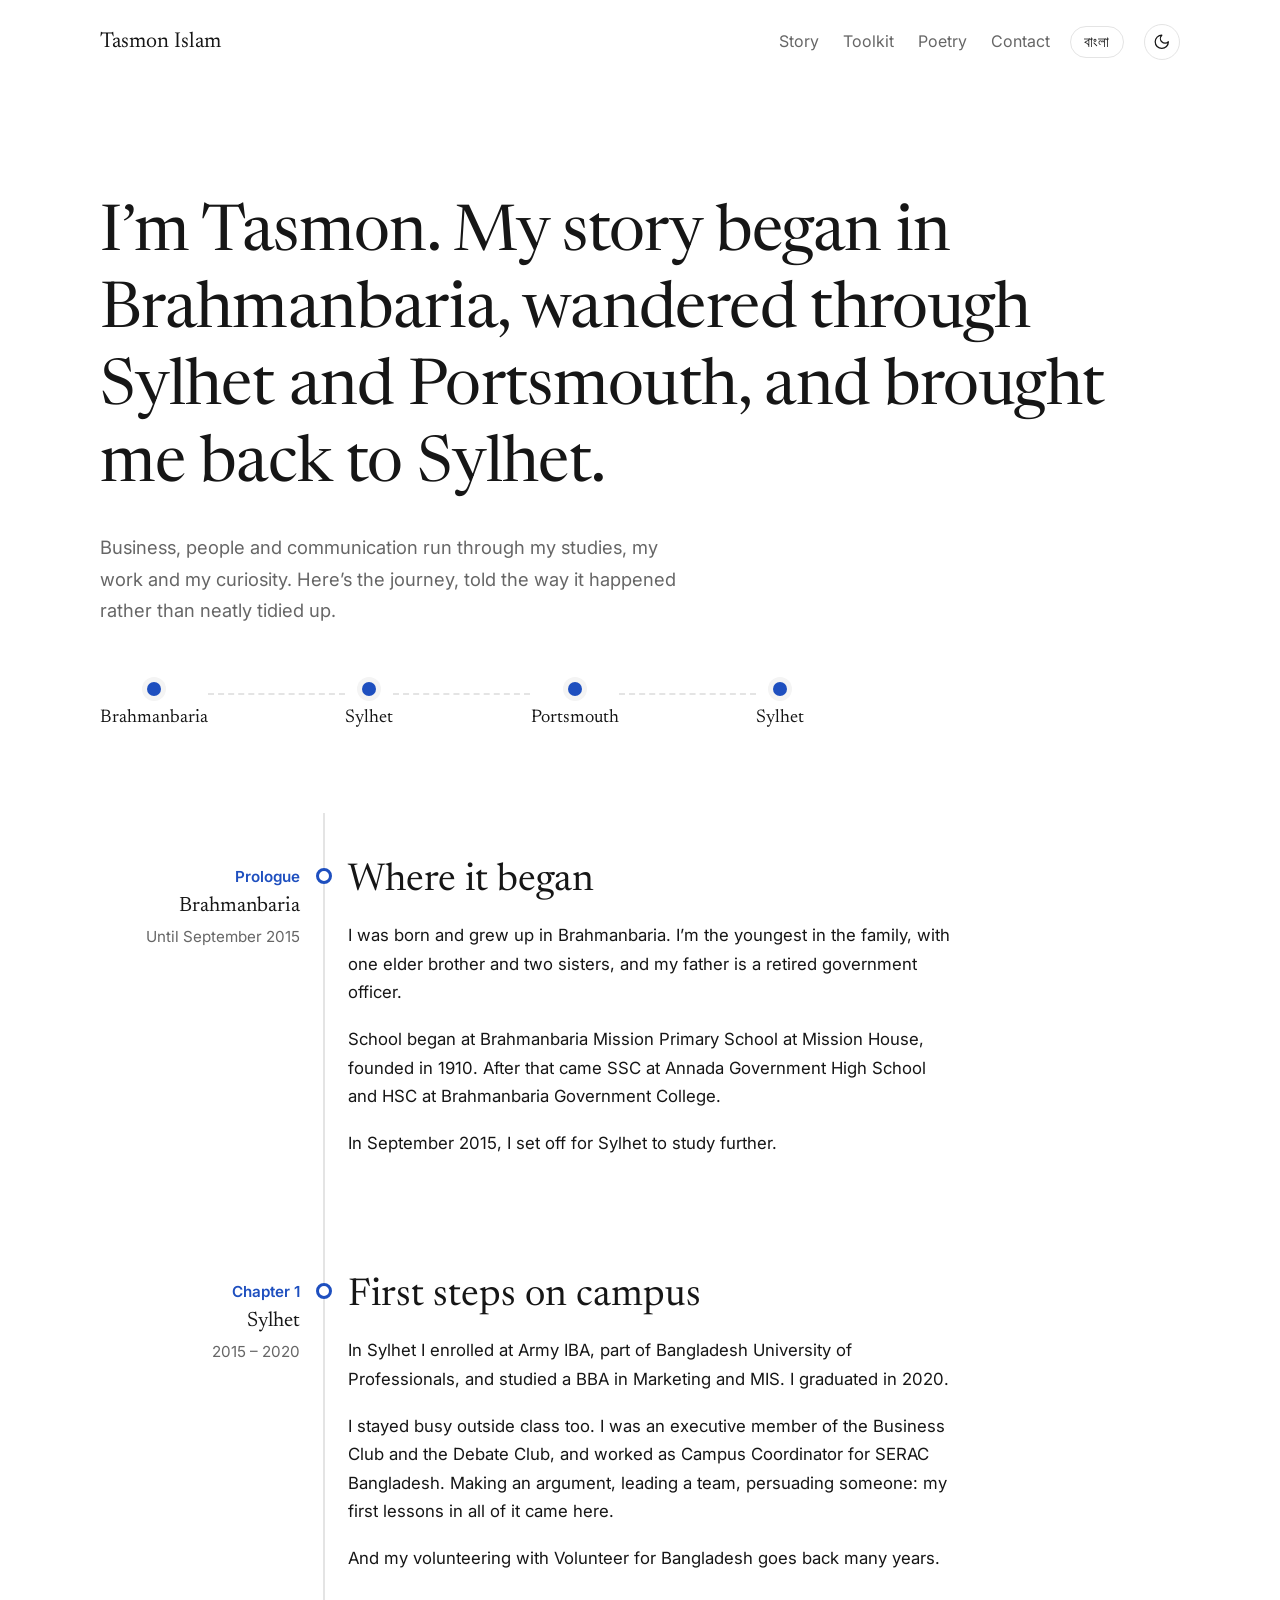
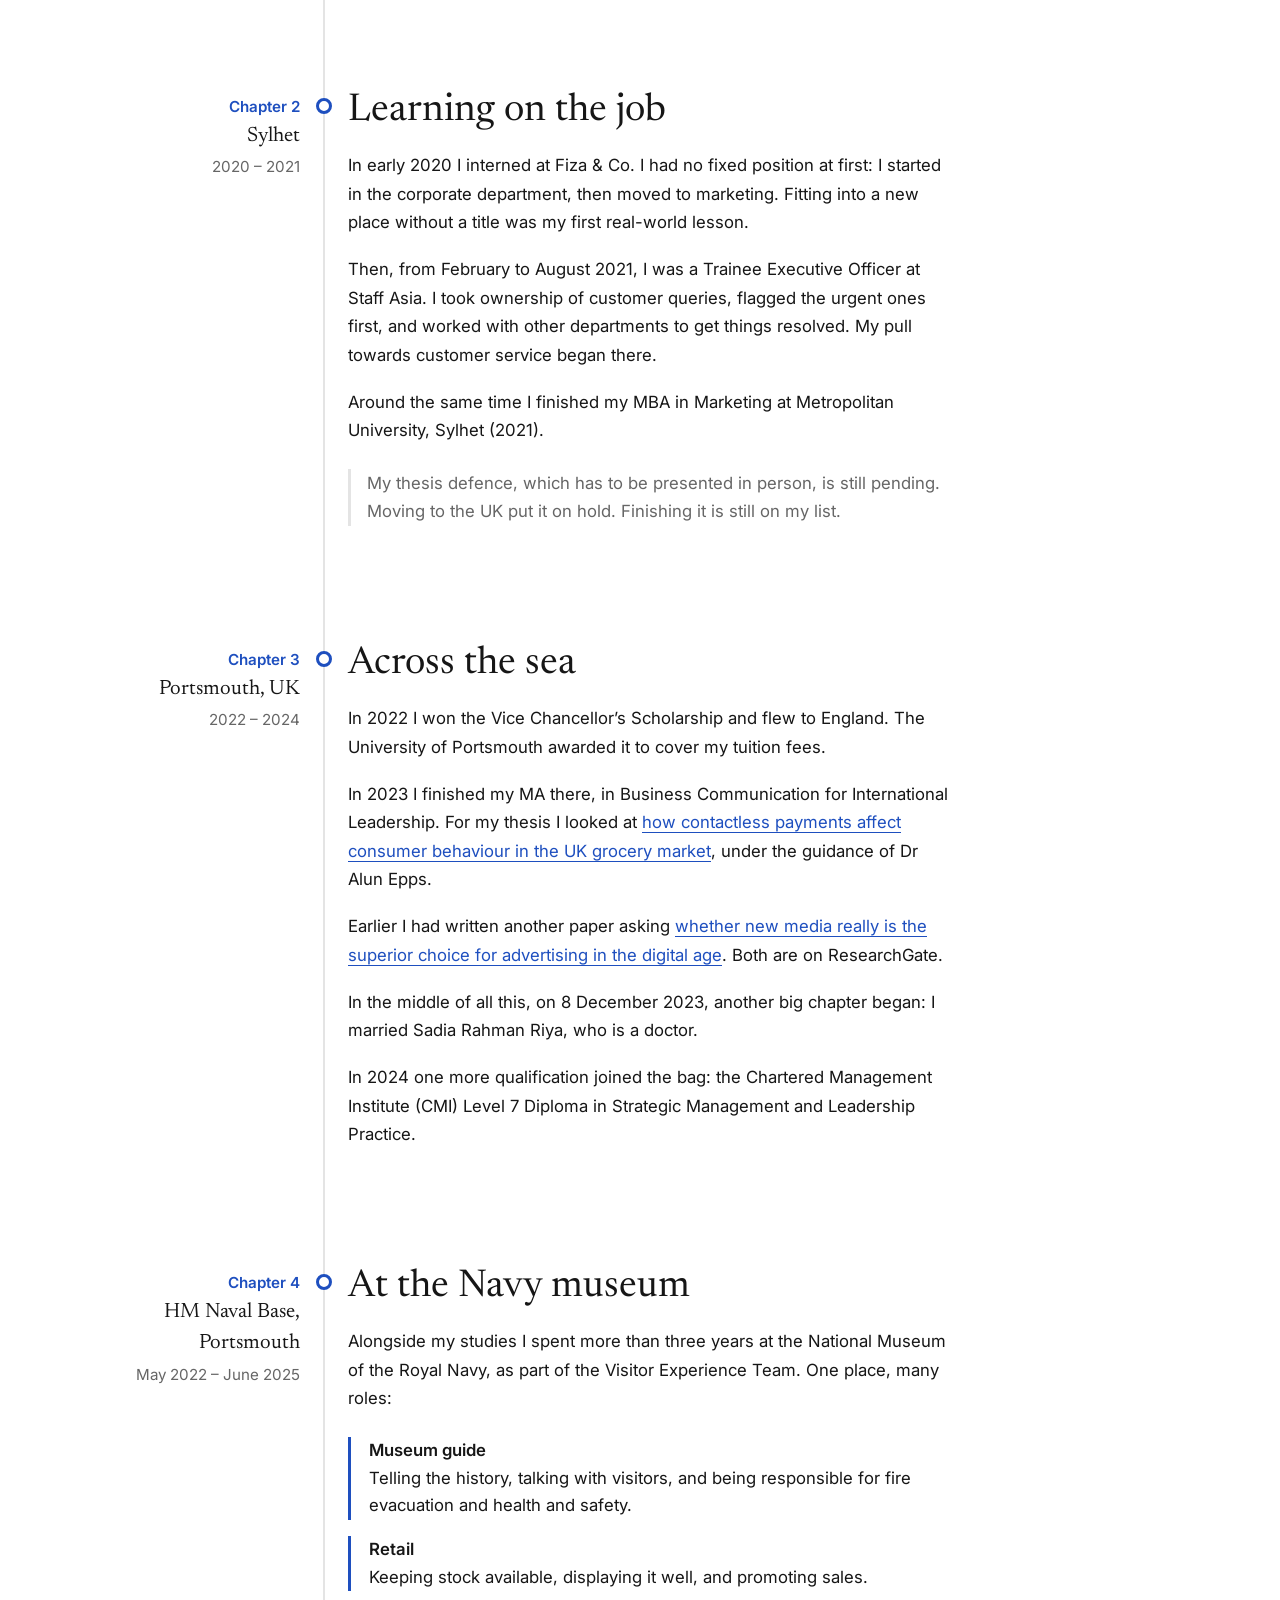
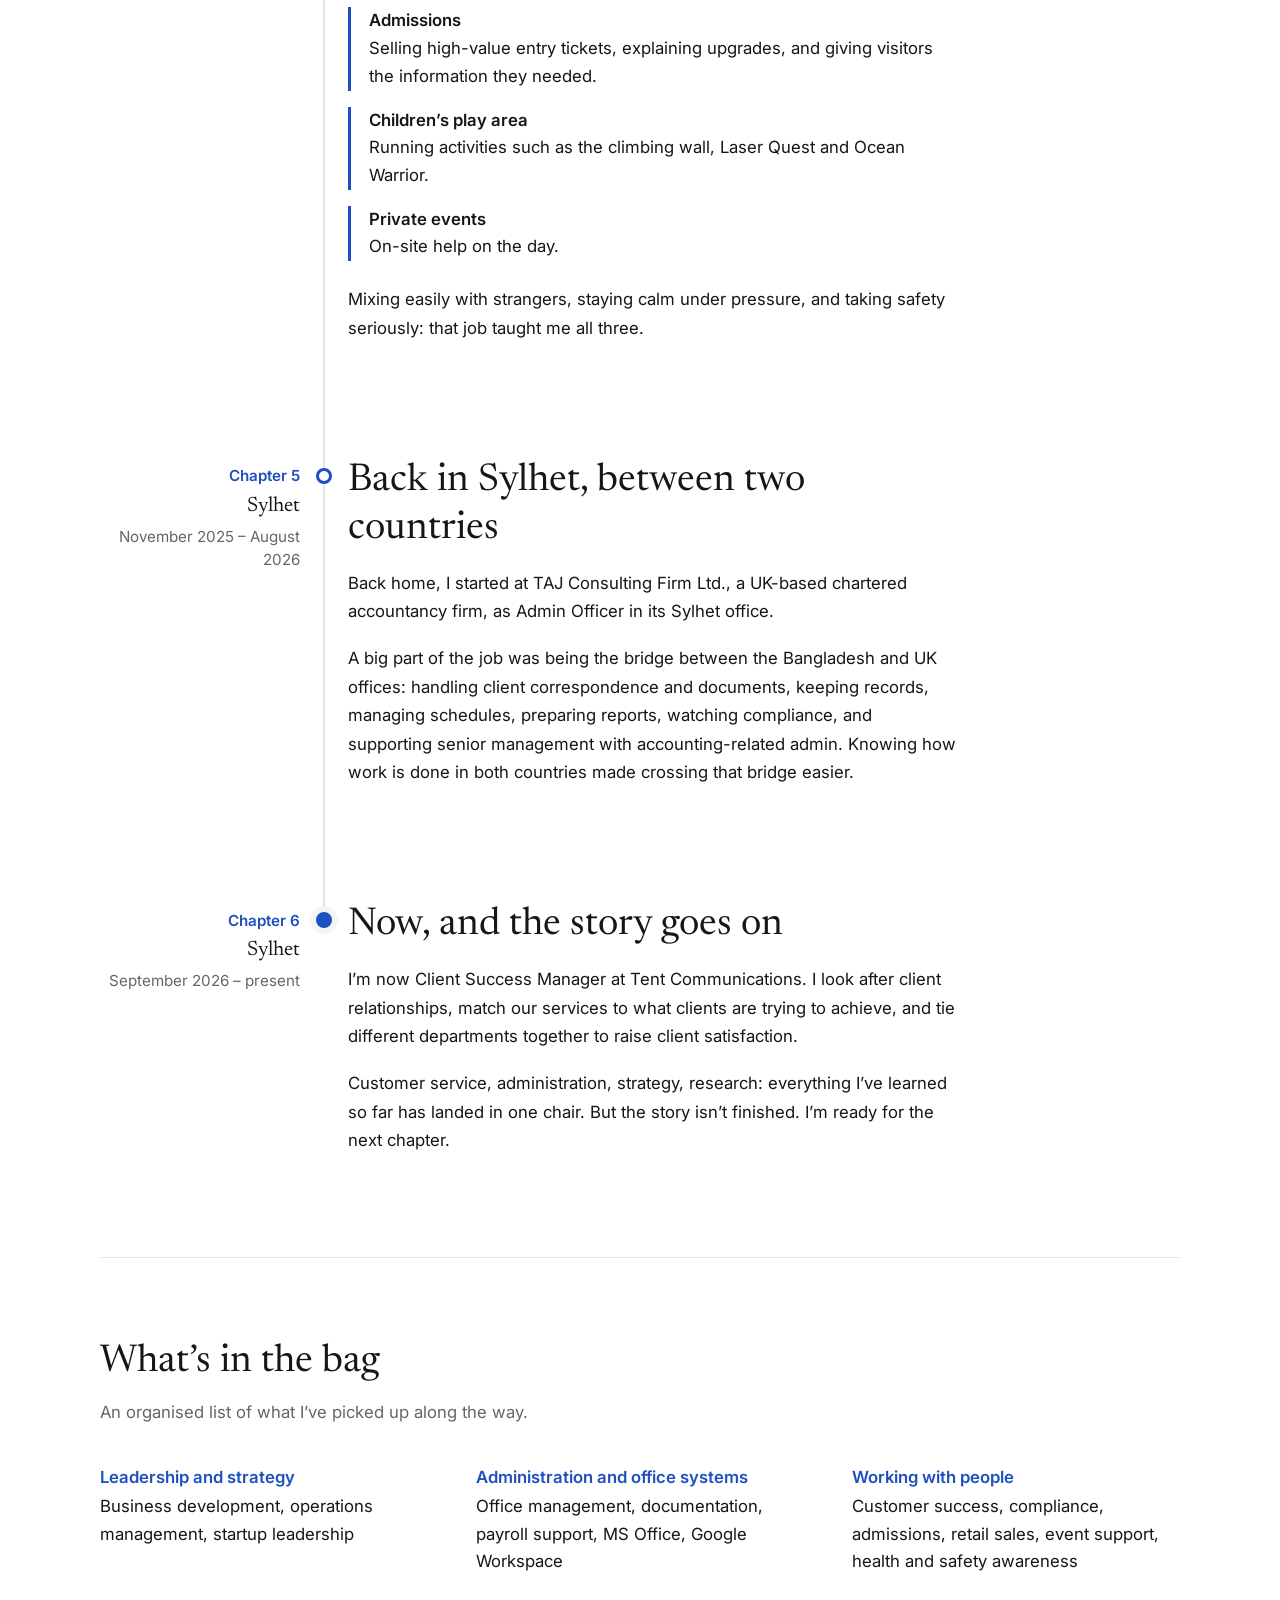
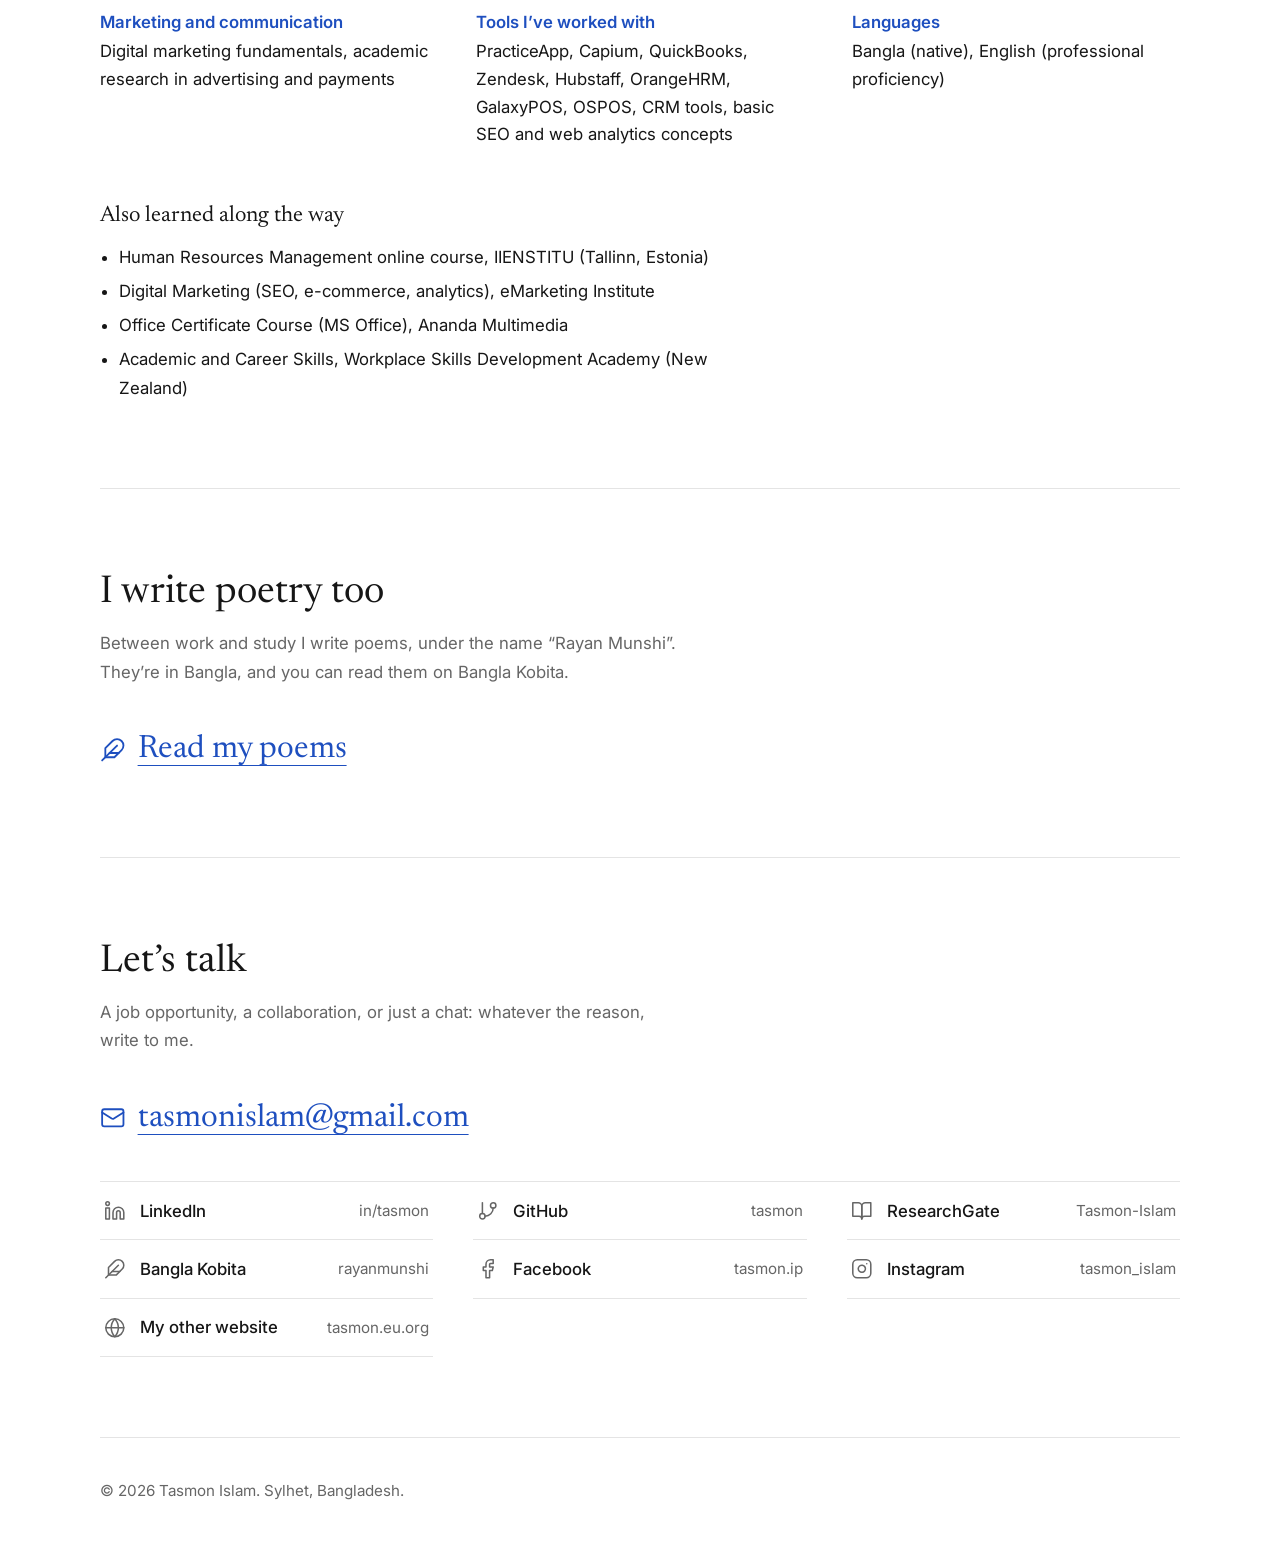
==== en/index.html @ 5ea4d174 "Add files via upload" ====
<!DOCTYPE html>
<html lang="en">
<head>
<meta charset="utf-8">
<meta name="viewport" content="width=device-width, initial-scale=1">
<title>Tasmon Islam — a story in chapters</title>
<meta name="description" content="From Brahmanbaria to Sylhet, through Portsmouth and back to Sylhet: the studies, work and lessons of Tasmon Islam.">
<meta name="theme-color" content="#FFFFFF" media="(prefers-color-scheme: light)">
<meta name="theme-color" content="#111111" media="(prefers-color-scheme: dark)">
<link rel="canonical" href="https://তাসমুন.পাতা.বাংলা/en/">
<link rel="alternate" hreflang="bn" href="https://তাসমুন.পাতা.বাংলা/">
<link rel="alternate" hreflang="en" href="https://তাসমুন.পাতা.বাংলা/en/">
<link rel="alternate" hreflang="x-default" href="https://তাসমুন.পাতা.বাংলা/">
<meta property="og:type" content="website">
<meta property="og:locale" content="en_US">
<meta property="og:locale:alternate" content="bn_BD">
<meta property="og:title" content="Tasmon Islam — a story in chapters">
<meta property="og:description" content="From Brahmanbaria to Sylhet, through Portsmouth and back to Sylhet.">
<meta property="og:url" content="https://তাসমুন.পাতা.বাংলা/en/">
<link rel="icon" href="data:image/svg+xml,%3Csvg xmlns='http://www.w3.org/2000/svg' viewBox='0 0 64 64'%3E%3Crect width='64' height='64' rx='14' fill='%23161616'/%3E%3Ctext x='32' y='46' font-size='40' text-anchor='middle' fill='%23FFFFFF' font-family='serif'%3ET%3C/text%3E%3C/svg%3E">
<link rel="preconnect" href="https://fonts.googleapis.com">
<link rel="preconnect" href="https://fonts.gstatic.com" crossorigin>
<link href="https://fonts.googleapis.com/css2?family=Inter:wght@400;500;600&family=Newsreader:ital,wght@0,400;0,500;1,400&display=swap" rel="stylesheet">
<link rel="stylesheet" href="/style.css">
<script>try{var t=localStorage.getItem('theme');if(t==='dark'||t==='light')document.documentElement.setAttribute('data-theme',t)}catch(e){}</script>
</head>
<body>

<header class="wrap top">
  <a class="name" href="#top">Tasmon Islam</a>
  <div class="tools">
    <nav aria-label="Main menu">
      <a href="#story">Story</a>
      <a href="#toolkit">Toolkit</a>
      <a href="#poetry">Poetry</a>
      <a href="#contact">Contact</a>
    </nav>
    <a class="lang" href="/" hreflang="bn" lang="bn">বাংলা</a>
    <button class="theme-btn" type="button" aria-label="Switch between light and dark theme">
        <svg class="i-moon" viewBox="0 0 24 24" fill="none" stroke="currentColor" stroke-width="1.7" stroke-linecap="round" stroke-linejoin="round" aria-hidden="true"><path d="M12 3a6 6 0 0 0 9 9 9 9 0 1 1-9-9Z"/></svg>
        <svg class="i-sun" viewBox="0 0 24 24" fill="none" stroke="currentColor" stroke-width="1.7" stroke-linecap="round" stroke-linejoin="round" aria-hidden="true"><circle cx="12" cy="12" r="4"/><path d="M12 2v2M12 20v2M4.93 4.93l1.41 1.41M17.66 17.66l1.41 1.41M2 12h2M20 12h2M4.93 19.07l1.41-1.41M17.66 6.34l1.41-1.41"/></svg>
      </button>
  </div>
</header>

<main id="top">
  <section class="wrap hero">
    <div class="hero-grid">
    <div>
    <h1>I’m Tasmon. My story began in Brahmanbaria, wandered through Sylhet and Portsmouth, and brought me back to Sylhet.</h1>
    <p>Business, people and communication run through my studies, my work and my curiosity. Here’s the journey, told the way it happened rather than neatly tidied up.</p>

    <div class="route" role="img" aria-label="My route: Brahmanbaria, Sylhet, Portsmouth, then Sylhet again">
      <div class="stop">Brahmanbaria</div>
      <div class="leg"></div>
      <div class="stop">Sylhet</div>
      <div class="leg"></div>
      <div class="stop">Portsmouth</div>
      <div class="leg"></div>
      <div class="stop">Sylhet</div>
    </div>
    </div>
    <figure class="portrait"><img src="/photos/tasmon-1.jpg" alt="Portrait of Tasmon Islam" width="520" height="650" loading="eager" onerror="this.closest('figure').remove()"></figure>
    </div>
  </section>

  <section class="wrap story" id="story" aria-label="My story">

    <article class="chapter">
      <div class="where">
        <span class="ch">Prologue</span>
        <span class="place">Brahmanbaria</span>
        <span class="when">Until September 2015</span>
      </div>
      <div class="body">
        <h2>Where it began</h2>
        <p>I was born and grew up in Brahmanbaria. I’m the youngest in the family, with one elder brother and two sisters, and my father is a retired government officer.</p>
        <p>School began at Brahmanbaria Mission Primary School at Mission House, founded in 1910. After that came SSC at Annada Government High School and HSC at Brahmanbaria Government College.</p>
        <p>In September 2015, I set off for Sylhet to study further.</p>
      </div>
    </article>

    <article class="chapter">
      <div class="where">
        <span class="ch">Chapter 1</span>
        <span class="place">Sylhet</span>
        <span class="when">2015 – 2020</span>
      </div>
      <div class="body">
        <h2>First steps on campus</h2>
        <p>In Sylhet I enrolled at Army IBA, part of Bangladesh University of Professionals, and studied a BBA in Marketing and MIS. I graduated in 2020.</p>
        <p>I stayed busy outside class too. I was an executive member of the Business Club and the Debate Club, and worked as Campus Coordinator for SERAC Bangladesh. Making an argument, leading a team, persuading someone: my first lessons in all of it came here.</p>
        <p>And my volunteering with Volunteer for Bangladesh goes back many years.</p>
      </div>
    </article>

    <article class="chapter">
      <div class="where">
        <span class="ch">Chapter 2</span>
        <span class="place">Sylhet</span>
        <span class="when">2020 – 2021</span>
      </div>
      <div class="body">
        <h2>Learning on the job</h2>
        <p>In early 2020 I interned at Fiza &amp; Co. I had no fixed position at first: I started in the corporate department, then moved to marketing. Fitting into a new place without a title was my first real-world lesson.</p>
        <p>Then, from February to August 2021, I was a Trainee Executive Officer at Staff Asia. I took ownership of customer queries, flagged the urgent ones first, and worked with other departments to get things resolved. My pull towards customer service began there.</p>
        <p>Around the same time I finished my MBA in Marketing at Metropolitan University, Sylhet (2021).</p>
        <p class="aside">My thesis defence, which has to be presented in person, is still pending. Moving to the UK put it on hold. Finishing it is still on my list.</p>
      </div>
    </article>

    <article class="chapter">
      <div class="where">
        <span class="ch">Chapter 3</span>
        <span class="place">Portsmouth, UK</span>
        <span class="when">2022 – 2024</span>
      </div>
      <div class="body">
        <h2>Across the sea</h2>
        <p>In 2022 I won the Vice Chancellor’s Scholarship and flew to England. The University of Portsmouth awarded it to cover my tuition fees.</p>
        <p>In 2023 I finished my MA there, in Business Communication for International Leadership. For my thesis I looked at <a href="http://dx.doi.org/10.13140/RG.2.2.30650.36805" rel="noopener">how contactless payments affect consumer behaviour in the UK grocery market</a>, under the guidance of Dr Alun Epps.</p>
        <p>Earlier I had written another paper asking <a href="http://dx.doi.org/10.13140/RG.2.2.19047.56482" rel="noopener">whether new media really is the superior choice for advertising in the digital age</a>. Both are on ResearchGate.</p>
        <p>In the middle of all this, on 8 December 2023, another big chapter began: I married Sadia Rahman Riya, who is a doctor.</p>
        <p>In 2024 one more qualification joined the bag: the Chartered Management Institute (CMI) Level 7 Diploma in Strategic Management and Leadership Practice.</p>
      </div>
    </article>

    <article class="chapter">
      <div class="where">
        <span class="ch">Chapter 4</span>
        <span class="place">HM Naval Base, Portsmouth</span>
        <span class="when">May 2022 – June 2025</span>
      </div>
      <div class="body">
        <h2>At the Navy museum</h2>
        <p>Alongside my studies I spent more than three years at the National Museum of the Royal Navy, as part of the Visitor Experience Team. One place, many roles:</p>
        <ul class="roles">
          <li><b>Museum guide</b>Telling the history, talking with visitors, and being responsible for fire evacuation and health and safety.</li>
          <li><b>Retail</b>Keeping stock available, displaying it well, and promoting sales.</li>
          <li><b>Admissions</b>Selling high-value entry tickets, explaining upgrades, and giving visitors the information they needed.</li>
          <li><b>Children’s play area</b>Running activities such as the climbing wall, Laser Quest and Ocean Warrior.</li>
          <li><b>Private events</b>On-site help on the day.</li>
        </ul>
        <p>Mixing easily with strangers, staying calm under pressure, and taking safety seriously: that job taught me all three.</p>
      </div>
    </article>

    <article class="chapter">
      <div class="where">
        <span class="ch">Chapter 5</span>
        <span class="place">Sylhet</span>
        <span class="when">November 2025 – August 2026</span>
      </div>
      <div class="body">
        <h2>Back in Sylhet, between two countries</h2>
        <p>Back home, I started at TAJ Consulting Firm Ltd., a UK-based chartered accountancy firm, as Admin Officer in its Sylhet office.</p>
        <p>A big part of the job was being the bridge between the Bangladesh and UK offices: handling client correspondence and documents, keeping records, managing schedules, preparing reports, watching compliance, and supporting senior management with accounting-related admin. Knowing how work is done in both countries made crossing that bridge easier.</p>
      </div>
    </article>

    <article class="chapter now">
      <div class="where">
        <span class="ch">Chapter 6</span>
        <span class="place">Sylhet</span>
        <span class="when">September 2026 – present</span>
      </div>
      <div class="body">
        <h2>Now, and the story goes on</h2>
        <p>I’m now Client Success Manager at Tent Communications. I look after client relationships, match our services to what clients are trying to achieve, and tie different departments together to raise client satisfaction.</p>
        <p>Customer service, administration, strategy, research: everything I’ve learned so far has landed in one chair. But the story isn’t finished. I’m ready for the next chapter.</p>
        <figure class="inline-photo"><img src="/photos/tasmon-2.jpg" alt="Tasmon Islam" loading="lazy" onerror="this.closest('figure').remove()"></figure>
      </div>
    </article>
  </section>

  <section class="wrap sec" id="toolkit">
    <h2>What’s in the bag</h2>
    <p class="lead">An organised list of what I’ve picked up along the way.</p>
    <dl class="bag">
      <div><dt>Leadership and strategy</dt><dd>Business development, operations management, startup leadership</dd></div>
      <div><dt>Administration and office systems</dt><dd>Office management, documentation, payroll support, MS Office, Google Workspace</dd></div>
      <div><dt>Working with people</dt><dd>Customer success, compliance, admissions, retail sales, event support, health and safety awareness</dd></div>
      <div><dt>Marketing and communication</dt><dd>Digital marketing fundamentals, academic research in advertising and payments</dd></div>
      <div><dt>Tools I’ve worked with</dt><dd>PracticeApp, Capium, QuickBooks, Zendesk, Hubstaff, OrangeHRM, GalaxyPOS, OSPOS, CRM tools, basic SEO and web analytics concepts</dd></div>
      <div><dt>Languages</dt><dd>Bangla (native), English (professional proficiency)</dd></div>
    </dl>

    <div class="learned">
      <h3>Also learned along the way</h3>
      <ul>
        <li>Human Resources Management online course, IIENSTITU (Tallinn, Estonia)</li>
        <li>Digital Marketing (SEO, e-commerce, analytics), eMarketing Institute</li>
        <li>Office Certificate Course (MS Office), Ananda Multimedia</li>
        <li>Academic and Career Skills, Workplace Skills Development Academy (New Zealand)</li>
      </ul>
    </div>
  </section>

  <section class="wrap sec" id="poetry">
    <h2>I write poetry too</h2>
    <p class="lead">Between work and study I write poems, under the name “Rayan Munshi”. They’re in Bangla, and you can read them on Bangla Kobita.</p>
    <div class="mail-row"><svg class="ico" viewBox="0 0 24 24" aria-hidden="true"><path d="M20.24 12.24a6 6 0 0 0-8.49-8.49L5 10.5V19h8.5z"/><line x1="16" y1="8" x2="2" y2="22"/><line x1="17.5" y1="15" x2="9" y2="15"/></svg><a class="mail" href="https://www.bangla-kobita.com/rayanmunshi/" rel="me noopener">Read my poems</a></div>
  </section>

  <section class="wrap sec" id="contact">
    <h2>Let’s talk</h2>
    <p class="lead">A job opportunity, a collaboration, or just a chat: whatever the reason, write to me.</p>
    <div class="mail-row"><svg class="ico" viewBox="0 0 24 24" aria-hidden="true"><rect x="2" y="4" width="20" height="16" rx="2"/><path d="m22 7-8.97 5.7a1.94 1.94 0 0 1-2.06 0L2 7"/></svg><a class="mail" href="mailto:tasmonislam@gmail.com">tasmonislam@gmail.com</a></div>

    <ul class="links">
      <li><a href="https://www.linkedin.com/in/tasmon/" rel="me noopener"><svg class="ico" viewBox="0 0 24 24" aria-hidden="true"><path d="M16 8a6 6 0 0 1 6 6v7h-4v-7a2 2 0 0 0-2-2 2 2 0 0 0-2 2v7h-4v-7a6 6 0 0 1 6-6z"/><rect x="2" y="9" width="4" height="12"/><circle cx="4" cy="4" r="2"/></svg><b>LinkedIn</b> <span>in/tasmon</span></a></li>
      <li><a href="http://github.com/tasmon" rel="me noopener"><svg class="ico" viewBox="0 0 24 24" aria-hidden="true"><line x1="6" y1="3" x2="6" y2="15"/><circle cx="18" cy="6" r="3"/><circle cx="6" cy="18" r="3"/><path d="M18 9a9 9 0 0 1-9 9"/></svg><b>GitHub</b> <span>tasmon</span></a></li>
      <li><a href="https://www.researchgate.net/profile/Tasmon-Islam" rel="me noopener"><svg class="ico" viewBox="0 0 24 24" aria-hidden="true"><path d="M2 3h6a4 4 0 0 1 4 4v14a3 3 0 0 0-3-3H2z"/><path d="M22 3h-6a4 4 0 0 0-4 4v14a3 3 0 0 1 3-3h7z"/></svg><b>ResearchGate</b> <span>Tasmon-Islam</span></a></li>
      <li><a href="https://www.bangla-kobita.com/rayanmunshi/" rel="me noopener"><svg class="ico" viewBox="0 0 24 24" aria-hidden="true"><path d="M20.24 12.24a6 6 0 0 0-8.49-8.49L5 10.5V19h8.5z"/><line x1="16" y1="8" x2="2" y2="22"/><line x1="17.5" y1="15" x2="9" y2="15"/></svg><b>Bangla Kobita</b> <span>rayanmunshi</span></a></li>
      <li><a href="https://www.facebook.com/tasmon.ip" rel="me noopener"><svg class="ico" viewBox="0 0 24 24" aria-hidden="true"><path d="M18 2h-3a5 5 0 0 0-5 5v3H7v4h3v8h4v-8h3l1-4h-4V7a1 1 0 0 1 1-1h3z"/></svg><b>Facebook</b> <span>tasmon.ip</span></a></li>
      <li><a href="https://www.instagram.com/tasmon_islam/" rel="me noopener"><svg class="ico" viewBox="0 0 24 24" aria-hidden="true"><rect x="2" y="2" width="20" height="20" rx="5"/><path d="M16 11.37A4 4 0 1 1 12.63 8 4 4 0 0 1 16 11.37z"/><line x1="17.5" y1="6.5" x2="17.51" y2="6.5"/></svg><b>Instagram</b> <span>tasmon_islam</span></a></li>
      <li><a href="https://tasmon.eu.org" rel="me noopener"><svg class="ico" viewBox="0 0 24 24" aria-hidden="true"><circle cx="12" cy="12" r="10"/><line x1="2" y1="12" x2="22" y2="12"/><path d="M12 2a15.3 15.3 0 0 1 4 10 15.3 15.3 0 0 1-4 10 15.3 15.3 0 0 1-4-10 15.3 15.3 0 0 1 4-10z"/></svg><b>My other website</b> <span>tasmon.eu.org</span></a></li>
    </ul>
  </section>
</main>

<footer class="wrap">
  © 2026 Tasmon Islam. Sylhet, Bangladesh.
</footer>

<script src="/theme.js" defer></script>
</body>
</html>
---- style.css ----
:root {
  --bg: #FFFFFF;
  --ink: #161616;
  --muted: #666666;
  --line: #E4E4E4;
  --wash: #F4F4F4;
  --accent: #1E4FBF;
  --serif: "Tiro Bangla", "Noto Serif Bengali", "Kalpurush", serif;
  --sans: "Hind Siliguri", "Noto Sans Bengali", "Nirmala UI", system-ui, sans-serif;
  --gutter: 200px;
  --gap: 3rem;
}
@media (prefers-color-scheme: dark) {
  :root:not([data-theme="light"]) {
    --bg: #111111;
    --ink: #EDEDED;
    --muted: #A3A3A3;
    --line: #2C2C2C;
    --wash: #1A1A1A;
    --accent: #8AB4F8;
  }
}
:root[data-theme="dark"] {
  --bg: #111111;
  --ink: #EDEDED;
  --muted: #A3A3A3;
  --line: #2C2C2C;
  --wash: #1A1A1A;
  --accent: #8AB4F8;
}

*, *::before, *::after { box-sizing: border-box; }
html { scroll-behavior: smooth; -webkit-text-size-adjust: 100%; }
body {
  margin: 0;
  background: var(--bg);
  color: var(--ink);
  font-family: var(--sans);
  font-size: 1.125rem;
  line-height: 1.95;
}
a { color: var(--accent); text-decoration-thickness: 1px; text-underline-offset: 0.25em; }
a:hover { text-decoration-thickness: 2px; }
:focus-visible { outline: 3px solid var(--accent); outline-offset: 3px; border-radius: 2px; }

.wrap { width: min(1080px, 100% - 2.5rem); margin-inline: auto; }

/* header */
.top { display: flex; justify-content: space-between; align-items: baseline; padding-block: 1.5rem; gap: 1rem; flex-wrap: wrap; }
.top .name { font-family: var(--serif); font-size: 1.35rem; color: var(--ink); text-decoration: none; }
.top nav { display: flex; gap: 1.5rem; }
.top nav a { color: var(--muted); text-decoration: none; font-size: 1rem; }
.top nav a:hover { color: var(--accent); text-decoration: underline; }

/* hero */
.hero { padding-block: clamp(3rem, 9vw, 7rem) clamp(3rem, 7vw, 5rem); }
.hero h1 {
  font-family: var(--serif);
  font-weight: 400;
  font-size: clamp(2.1rem, 5.6vw, 4.1rem);
  line-height: 1.45;
  margin: 0 0 1.75rem;
  max-width: 17em;
}
.hero p { max-width: 36rem; margin: 0; color: var(--muted); font-size: 1.2rem; }

.route {
  display: flex; align-items: center; gap: 0;
  margin-top: 3.5rem; max-width: 44rem;
  font-family: var(--serif); font-size: 1.15rem;
}
.route .stop { display: flex; flex-direction: column; align-items: center; gap: .35rem; flex: none; }
.route .stop::before {
  content: ""; width: 14px; height: 14px; border-radius: 50%;
  background: var(--accent); box-shadow: 0 0 0 5px var(--wash);
}
.route .leg {
  flex: 1; height: 0; border-top: 2px dashed var(--line);
  margin-bottom: 1.7rem; transform-origin: left center;
  animation: draw 1.4s .3s cubic-bezier(.3,.7,.2,1) both;
}
.route .leg:nth-child(4) { animation-delay: .9s; }
.route .leg:nth-child(6) { animation-delay: 1.5s; }
@keyframes draw { from { transform: scaleX(0); } to { transform: scaleX(1); } }

/* story */
.story { padding-bottom: 2rem; }
.chapter {
  display: grid; grid-template-columns: var(--gutter) 1fr; column-gap: var(--gap);
  position: relative; padding-block: 2.75rem 3.25rem;
}
.chapter::before { /* thread */
  content: ""; position: absolute; top: 0; bottom: 0;
  left: calc(var(--gutter) + var(--gap) / 2 - 1px); width: 2px; background: var(--line);
}
.chapter::after { /* knot */
  content: ""; position: absolute; top: 3.45rem;
  left: calc(var(--gutter) + var(--gap) / 2 - 8px);
  width: 16px; height: 16px; border-radius: 50%;
  background: var(--bg); border: 3px solid var(--accent);
}
.chapter.now::after { background: var(--accent); box-shadow: 0 0 0 6px var(--wash); }
.chapter:last-child::before { bottom: auto; height: 3.45rem; }

.where { align-self: start; position: sticky; top: 1.5rem; text-align: right; line-height: 1.6; padding-top: .55rem; }
.where .ch { display: block; color: var(--accent); font-weight: 600; font-size: .95rem; }
.where .place { display: block; font-family: var(--serif); font-size: 1.3rem; margin-top: .15rem; }
.where .when { display: block; color: var(--muted); font-size: .95rem; margin-top: .25rem; }

.body { max-width: 38rem; }
.body h2 { font-family: var(--serif); font-weight: 400; font-size: clamp(1.7rem, 3.6vw, 2.4rem); line-height: 1.5; margin: 0 0 1rem; }
.body p { margin: 0 0 1.15rem; }
.body .aside { color: var(--muted); border-left: 3px solid var(--line); padding-left: 1rem; margin-top: 1.5rem; }

.roles { list-style: none; margin: 1.5rem 0; padding: 0; display: grid; gap: 1rem; }
.roles li { padding-left: 1.1rem; border-left: 3px solid var(--accent); line-height: 1.8; }
.roles b { font-weight: 600; display: block; }

/* shared section heads */
.sec { padding-block: clamp(3rem, 7vw, 5rem); border-top: 1px solid var(--line); }
.sec h2 { font-family: var(--serif); font-weight: 400; font-size: clamp(1.7rem, 3.6vw, 2.4rem); line-height: 1.5; margin: 0 0 .75rem; }
.sec .lead { color: var(--muted); max-width: 36rem; margin: 0 0 2.25rem; }

/* skills */
.bag { display: grid; grid-template-columns: repeat(auto-fit, minmax(260px, 1fr)); gap: 2rem 3rem; margin: 0; }
.bag dt { font-weight: 600; color: var(--accent); }
.bag dd { margin: .1rem 0 0; color: var(--ink); line-height: 1.8; }
.learned { margin-top: 3rem; max-width: 40rem; }
.learned h3 { font-family: var(--serif); font-weight: 400; font-size: 1.4rem; margin: 0 0 .5rem; }
.learned ul { margin: 0; padding-left: 1.2rem; }
.learned li { margin-bottom: .35rem; }

/* contact */
.mail { font-family: var(--serif); font-size: clamp(1.3rem, 3.4vw, 2rem); overflow-wrap: anywhere; }
.links { list-style: none; padding: 0; margin: 2.25rem 0 0; display: grid; grid-template-columns: repeat(auto-fit, minmax(240px, 1fr)); gap: 0; border-top: 1px solid var(--line); }
.links li { border-bottom: 1px solid var(--line); }
.links a {
  display: flex; justify-content: space-between; align-items: baseline; gap: 1rem;
  padding: .9rem .25rem; text-decoration: none; color: var(--ink);
}
.links a span { color: var(--muted); font-size: .95rem; direction: ltr; }
.links a:hover { color: var(--accent); background: var(--wash); }

footer { padding-block: 2.5rem 3rem; color: var(--muted); font-size: .95rem; border-top: 1px solid var(--line); }

/* mobile */
@media (max-width: 800px) {
  :root { --gutter: 0px; --gap: 0px; }
  .chapter { display: block; padding-left: 2.25rem; }
  .chapter::before { left: 7px; }
  .chapter::after { left: 0; }
  .where { position: static; text-align: left; padding: 0 0 .75rem; }
  .where .ch, .where .place, .where .when { display: inline; margin: 0; }
  .where .place { margin-left: .5rem; font-size: 1.1rem; }
  .where .when { display: block; margin-top: .1rem; }
}
@media (max-width: 520px) {
  .route { font-size: .9rem; }
  .route .stop::before { width: 12px; height: 12px; box-shadow: 0 0 0 4px var(--wash); }
}
@media (prefers-reduced-motion: reduce) {
  html { scroll-behavior: auto; }
  .route .leg { animation: none; }
}

/* ---- header tools ---- */
.top .tools { display: flex; align-items: center; gap: 1.25rem; }
.top .lang { color: var(--ink); text-decoration: none; font-size: .95rem; border: 1px solid var(--line); border-radius: 999px; padding: .1rem .85rem; line-height: 1.7; }
.top .lang:hover { border-color: var(--accent); color: var(--accent); }
.theme-btn {
  appearance: none; background: none; border: 1px solid var(--line); color: var(--ink);
  width: 2.25rem; height: 2.25rem; border-radius: 50%; cursor: pointer; padding: 0;
  display: grid; place-items: center;
}
.theme-btn:hover { border-color: var(--accent); color: var(--accent); }
.theme-btn svg { width: 1.1rem; height: 1.1rem; }
.theme-btn .i-sun { display: none; }
.theme-btn[data-mode="dark"] .i-sun { display: block; }
.theme-btn[data-mode="dark"] .i-moon { display: none; }

/* ---- icons ---- */
.ico { width: 1.35rem; height: 1.35rem; fill: none; stroke: currentColor; stroke-width: 1.7; stroke-linecap: round; stroke-linejoin: round; flex: none; }
.links a { display: grid; grid-template-columns: 1.35rem 1fr auto; align-items: center; gap: .9rem; }
.links a .ico { color: var(--muted); }
.links a:hover .ico { color: var(--accent); }
.mail-row { display: flex; align-items: center; gap: .75rem; flex-wrap: wrap; }
.mail-row .ico { width: 1.6rem; height: 1.6rem; color: var(--accent); }

/* ---- photos ---- */
.hero-grid { display: grid; grid-template-columns: 1fr; gap: 2.5rem; }
.hero-grid:has(.portrait) { grid-template-columns: minmax(0, 1fr) 260px; align-items: end; }
.portrait { margin: 0; }
.portrait img { display: block; width: 100%; aspect-ratio: 4 / 5; object-fit: cover; border-radius: 6px; background: var(--wash); }
.inline-photo { margin: 1.75rem 0 0; }
.inline-photo img { display: block; width: 100%; max-height: 420px; object-fit: cover; border-radius: 6px; background: var(--wash); }
@media (max-width: 800px) {
  .hero-grid:has(.portrait) { grid-template-columns: 1fr; }
  .portrait { max-width: 240px; order: -1; }
}

/* ---- English version ---- */
html[lang="en"] {
  --serif: "Newsreader", Georgia, "Times New Roman", serif;
  --sans: "Inter", system-ui, -apple-system, "Segoe UI", sans-serif;
}
html[lang="en"] body { line-height: 1.7; font-size: 1.05rem; }
html[lang="en"] .hero h1 { line-height: 1.2; font-size: clamp(2.2rem, 5.6vw, 4rem); letter-spacing: -.01em; }
html[lang="en"] .body h2,
html[lang="en"] .sec h2 { line-height: 1.25; }
html[lang="en"] .hero p { font-size: 1.15rem; }
html[lang="en"] .where { line-height: 1.5; }
html[lang="en"] .roles li, html[lang="en"] .bag dd { line-height: 1.65; }
.links b { font-weight: 500; }

@media (max-width: 640px) {
  .top .tools { width: 100%; justify-content: space-between; flex-wrap: wrap; gap: .75rem 1rem; }
  .top nav { gap: 1rem; flex-wrap: wrap; }
}

.links { grid-template-columns: repeat(auto-fit, minmax(min(100%, 320px), 1fr)); column-gap: 2.5rem; }
.links b, .links a span { white-space: nowrap; }
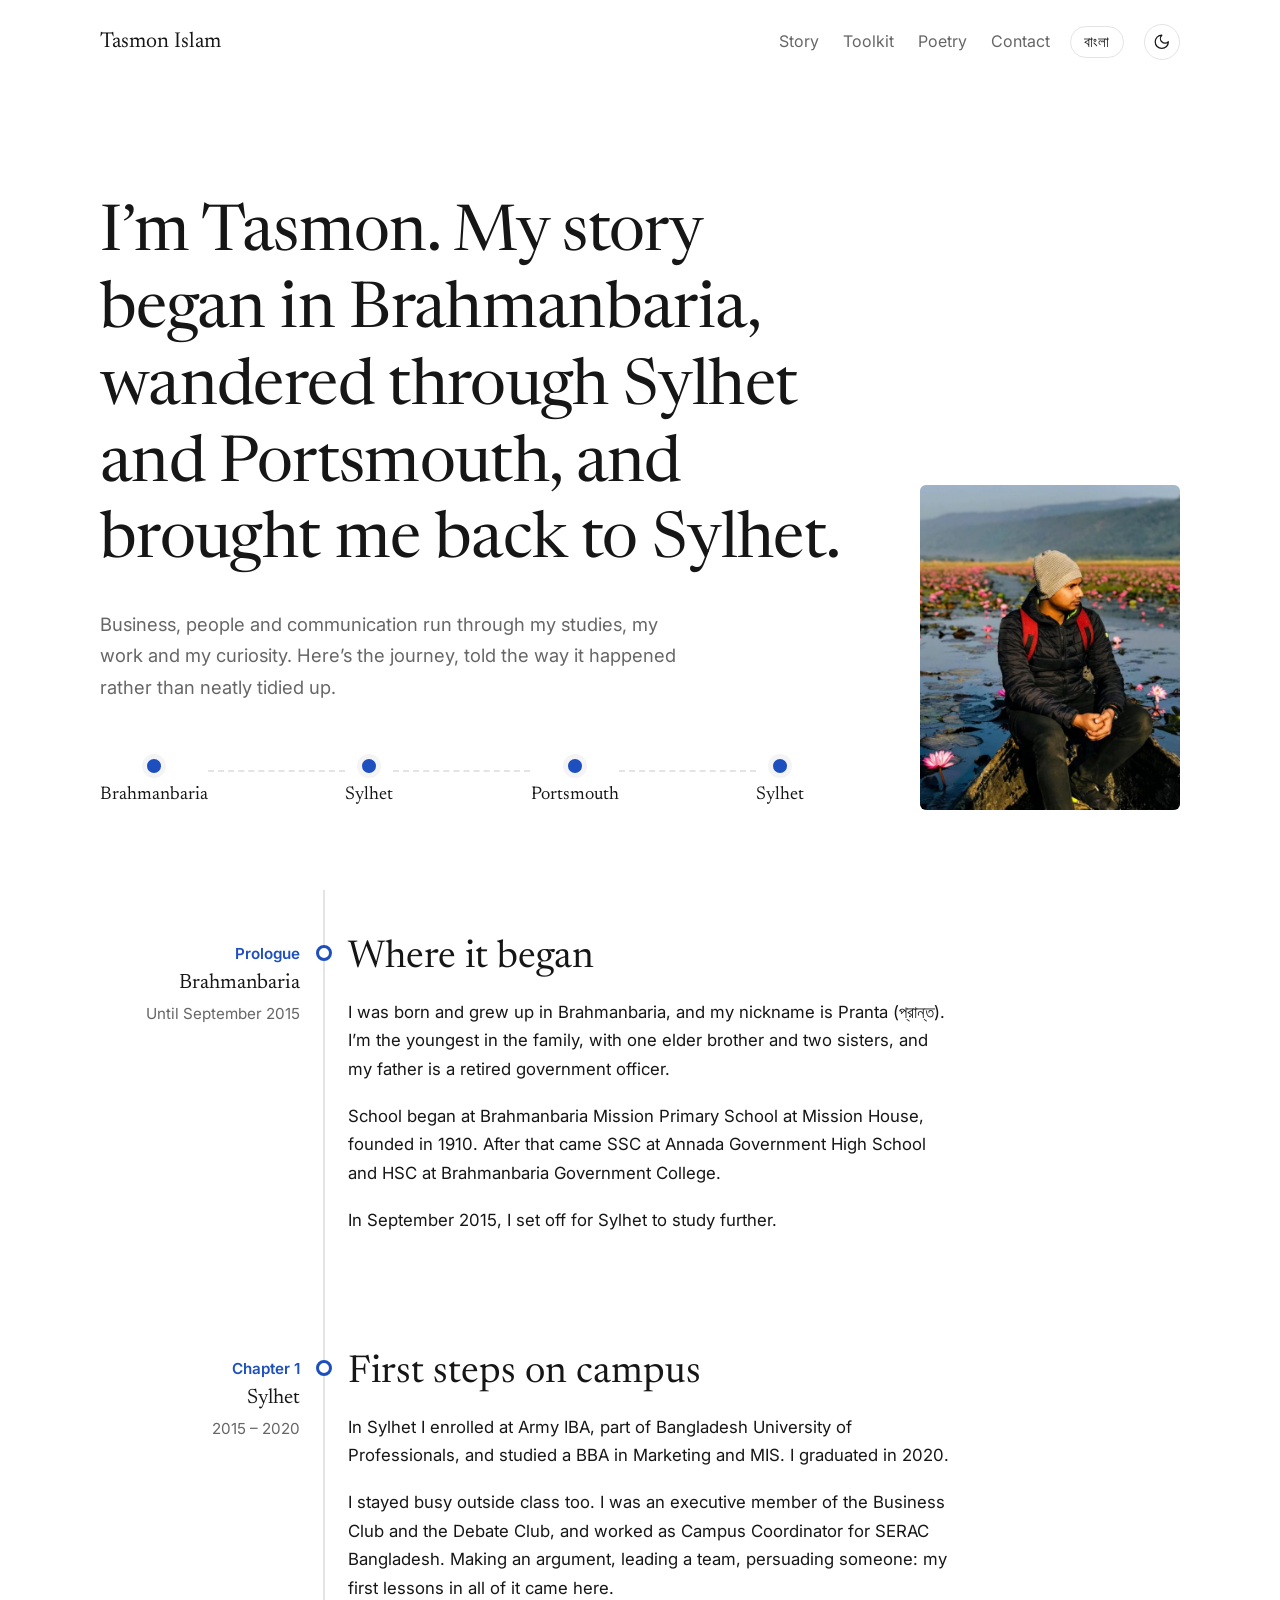
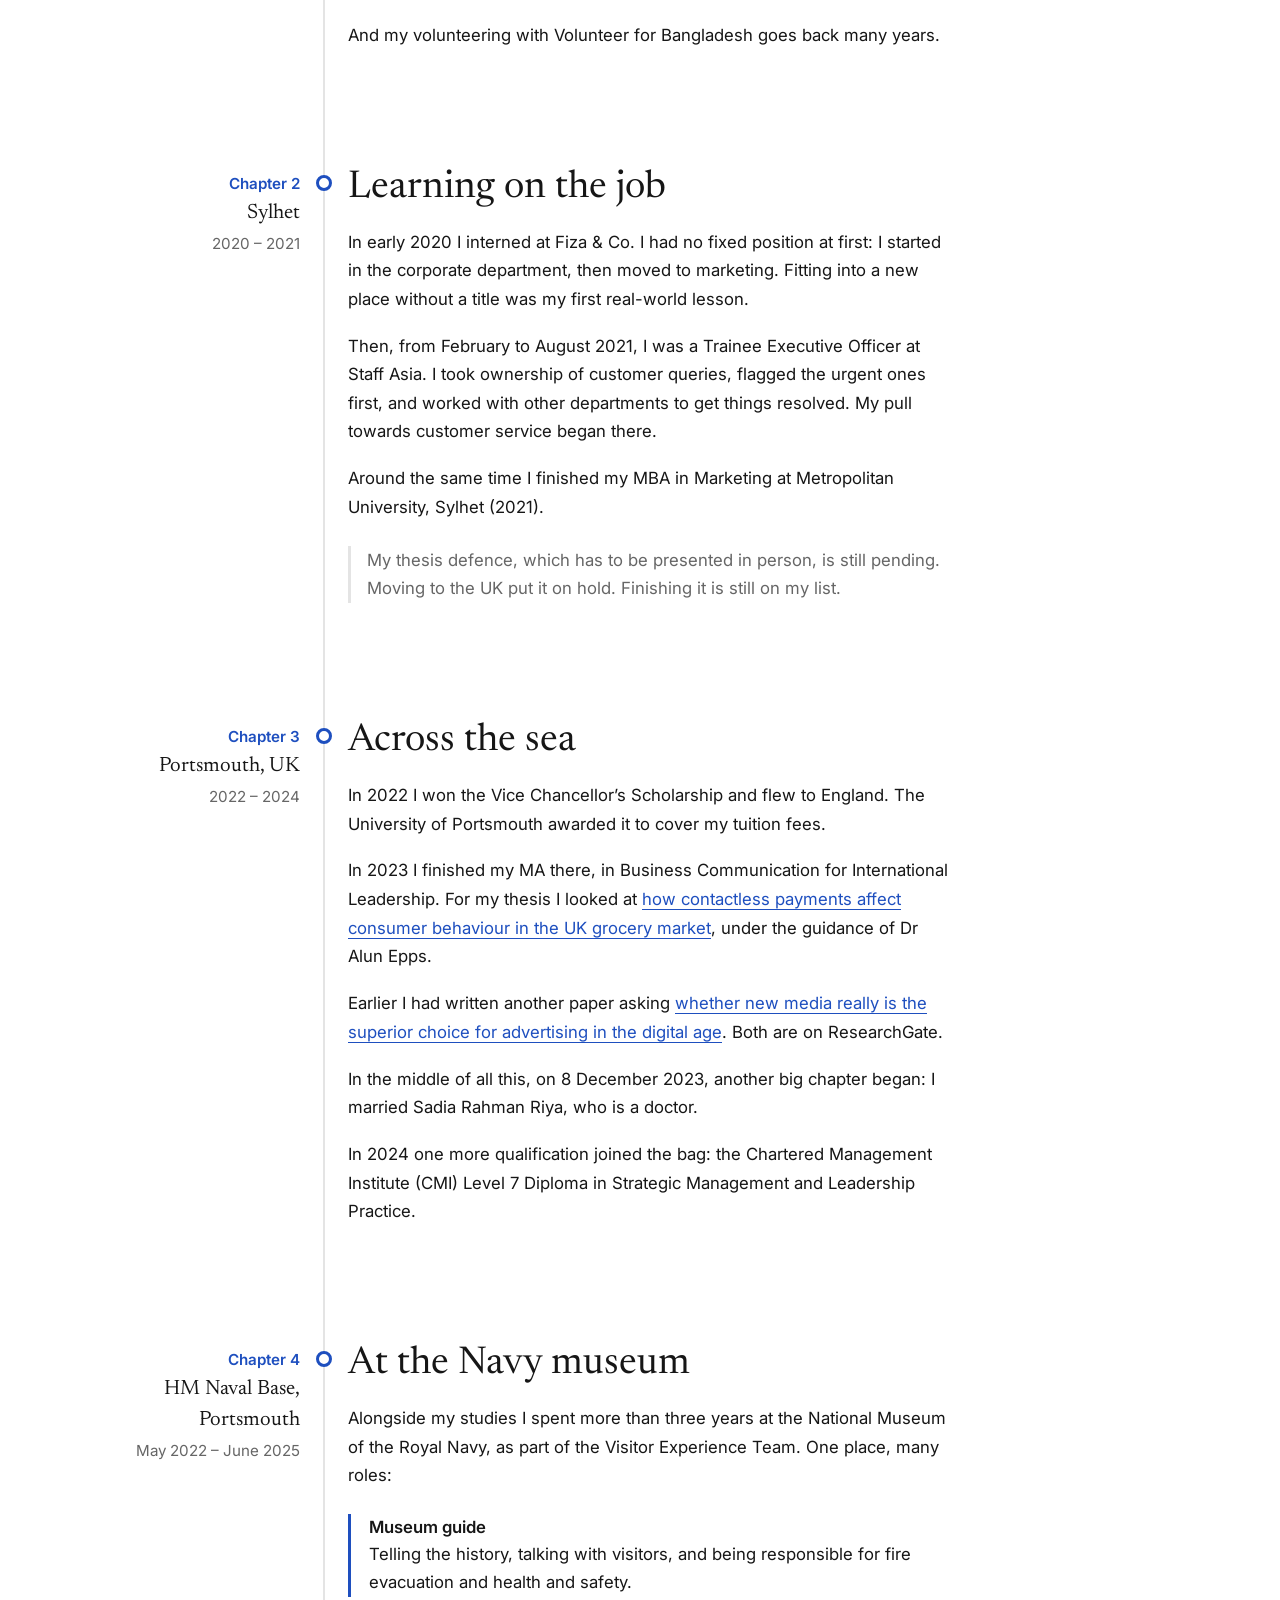
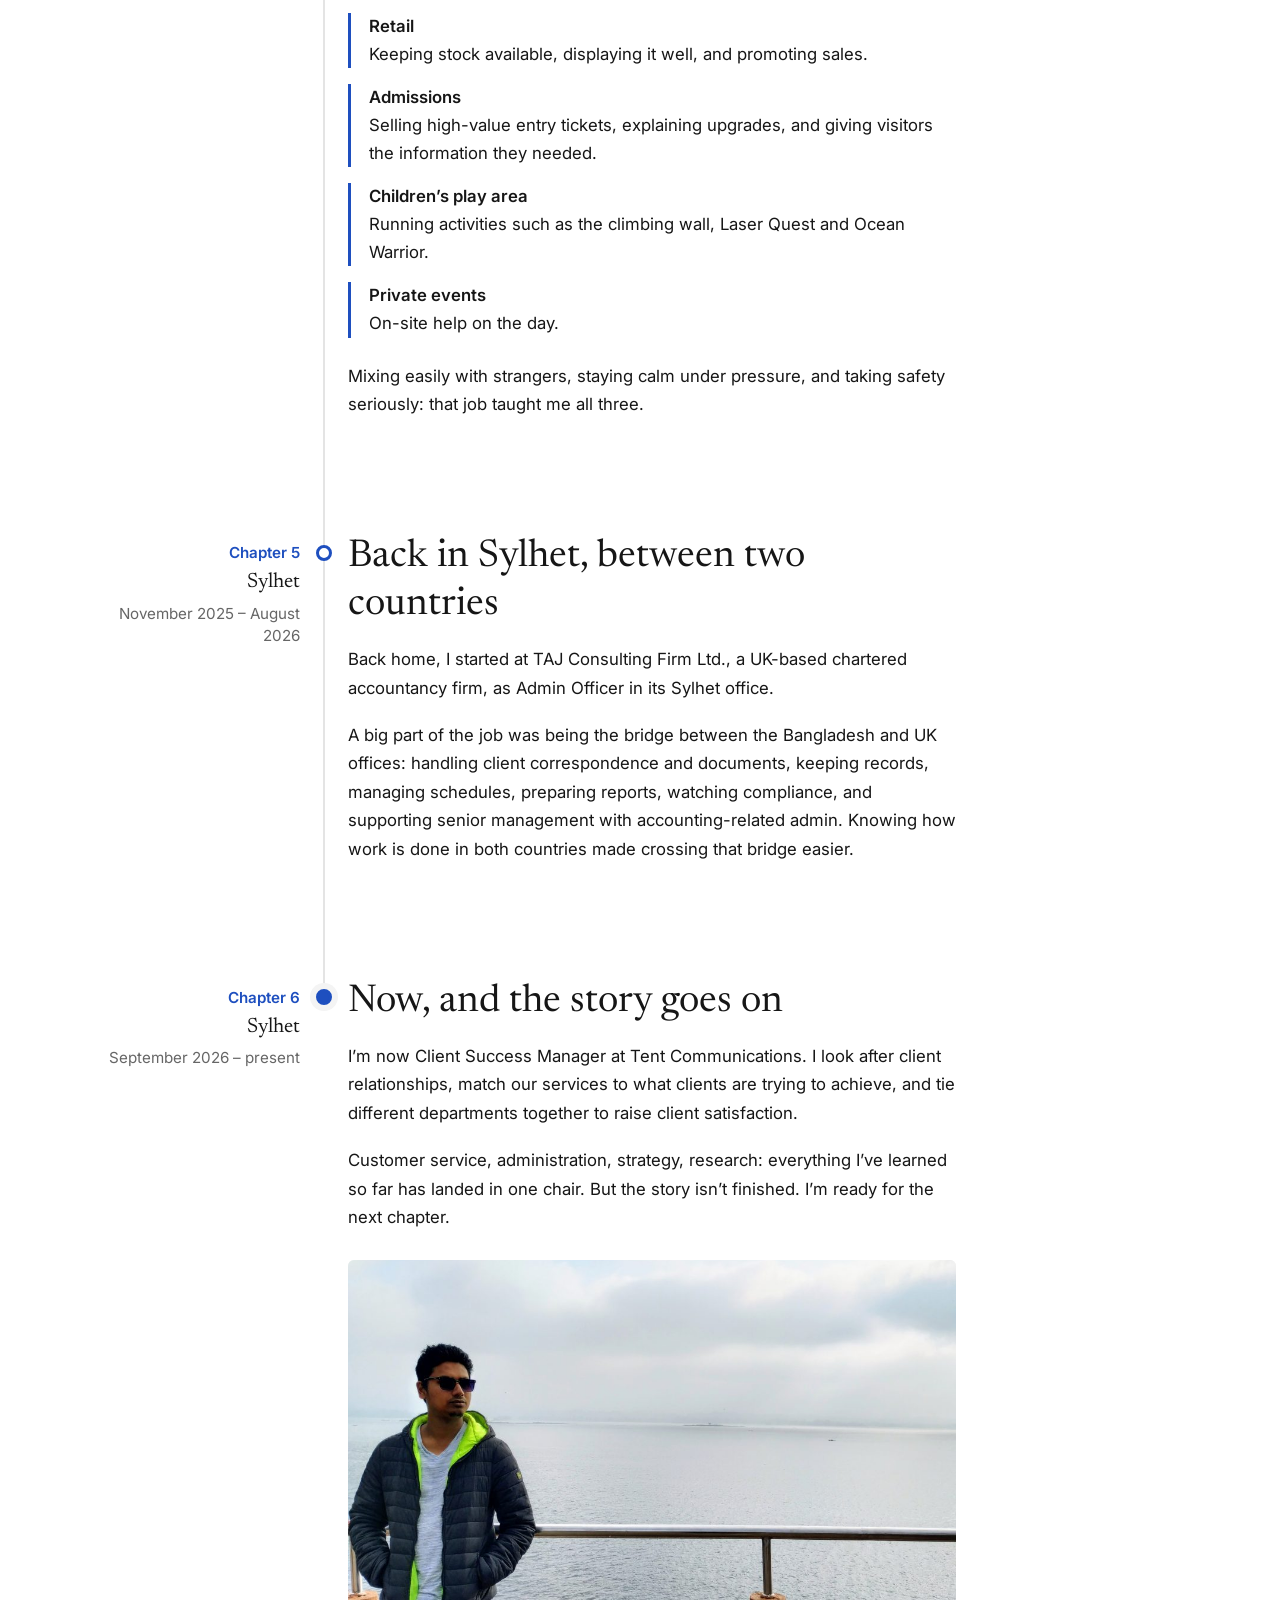
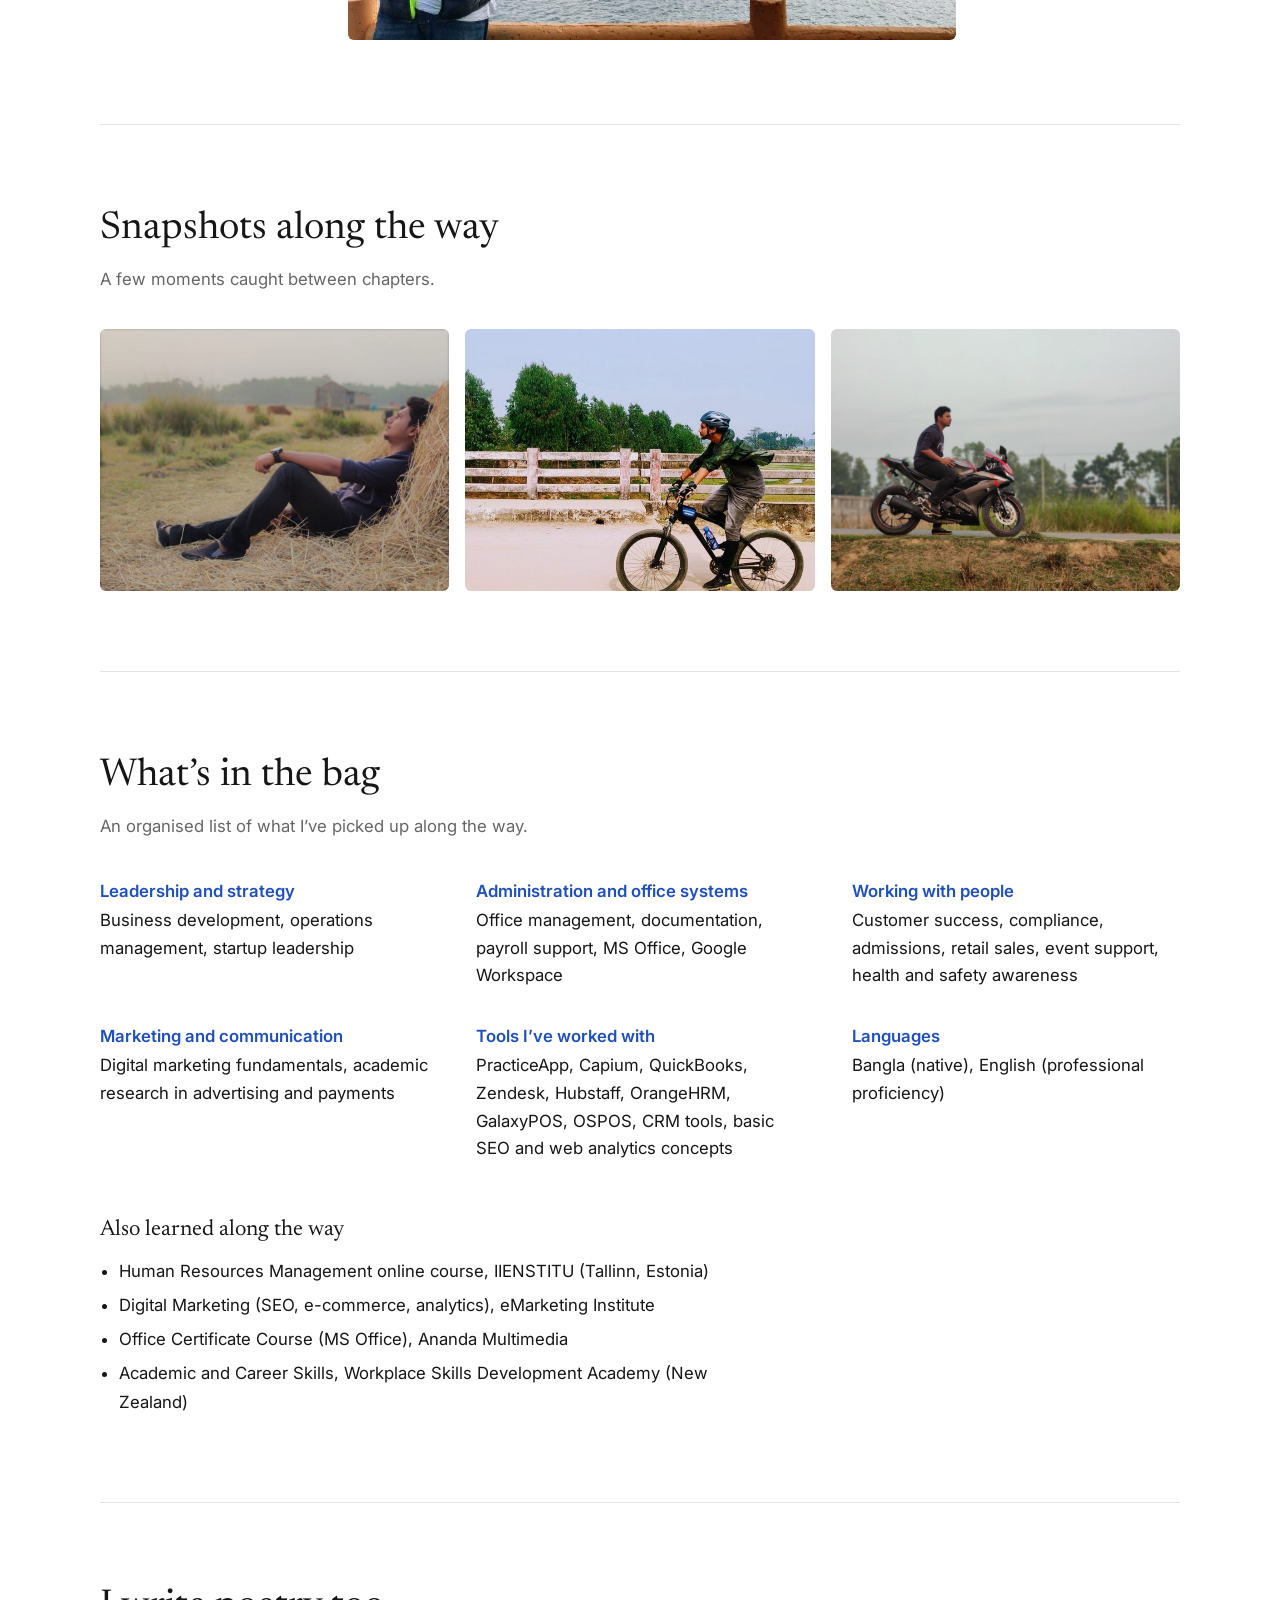
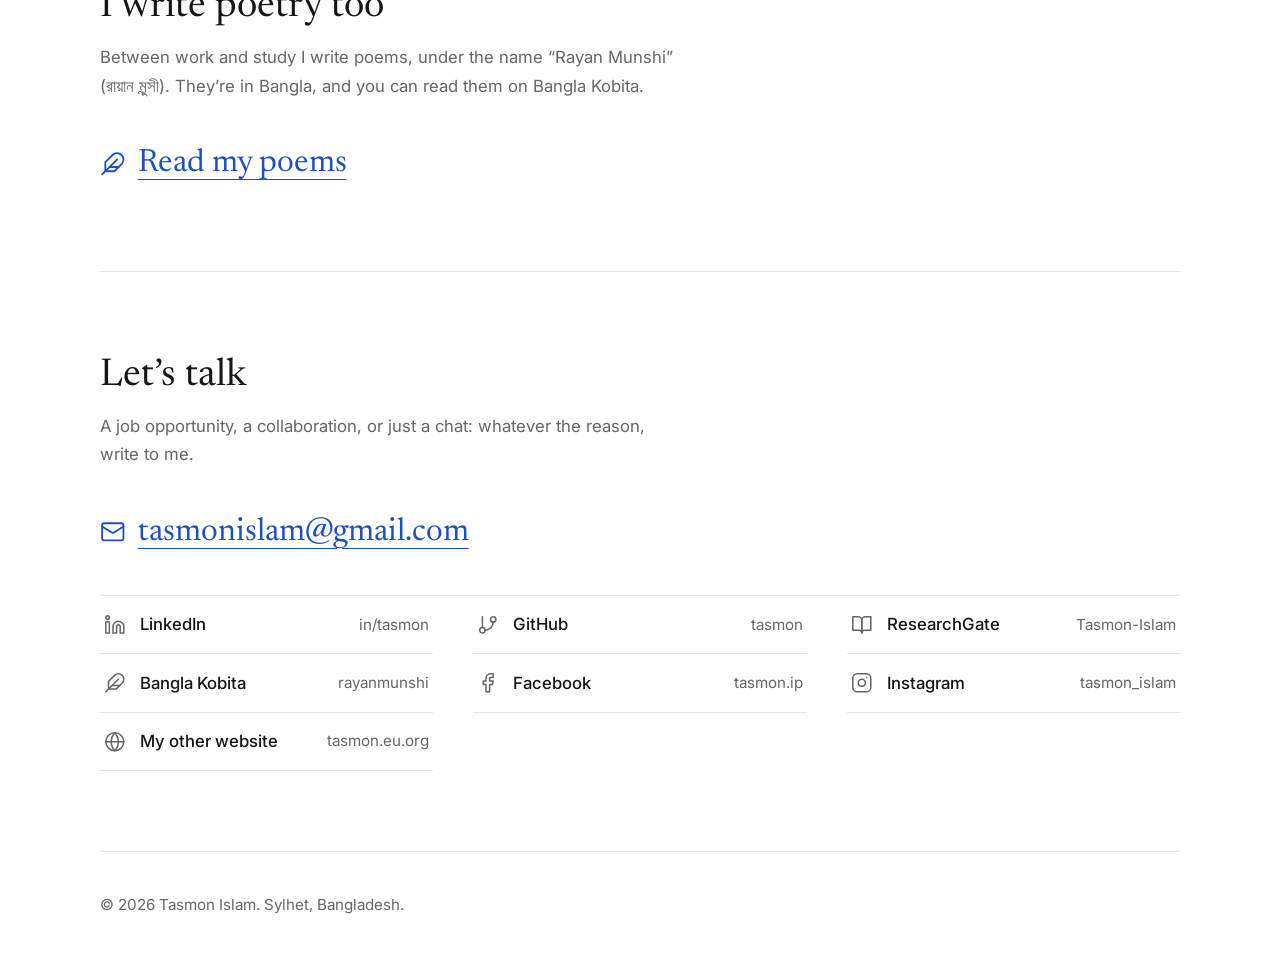
==== commit f671622f: "Add files via upload" ====
--- a/en/index.html
+++ b/en/index.html
@@ -3,7 +3,7 @@
 <head>
 <meta charset="utf-8">
 <meta name="viewport" content="width=device-width, initial-scale=1">
-<title>Tasmon Islam — a story in chapters</title>
+<title>Tasmon Islam (Pranta) — a story in chapters</title>
 <meta name="description" content="From Brahmanbaria to Sylhet, through Portsmouth and back to Sylhet: the studies, work and lessons of Tasmon Islam.">
 <meta name="theme-color" content="#FFFFFF" media="(prefers-color-scheme: light)">
 <meta name="theme-color" content="#111111" media="(prefers-color-scheme: dark)">
@@ -60,7 +60,7 @@
       <div class="stop">Sylhet</div>
     </div>
     </div>
-    <figure class="portrait"><img src="/photos/tasmon-1.jpg" alt="Portrait of Tasmon Islam" width="520" height="650" loading="eager" onerror="this.closest('figure').remove()"></figure>
+    <figure class="portrait"><img src="/photos/tasmon-1.jpg" alt="Tasmon sitting in a boat on a lake full of water lilies" width="614" height="768" loading="eager" onerror="this.closest('figure').remove()"></figure>
     </div>
   </section>
 
@@ -74,7 +74,7 @@
       </div>
       <div class="body">
         <h2>Where it began</h2>
-        <p>I was born and grew up in Brahmanbaria. I’m the youngest in the family, with one elder brother and two sisters, and my father is a retired government officer.</p>
+        <p>I was born and grew up in Brahmanbaria, and my nickname is Pranta (প্রান্ত). I’m the youngest in the family, with one elder brother and two sisters, and my father is a retired government officer.</p>
         <p>School began at Brahmanbaria Mission Primary School at Mission House, founded in 1910. After that came SSC at Annada Government High School and HSC at Brahmanbaria Government College.</p>
         <p>In September 2015, I set off for Sylhet to study further.</p>
       </div>
@@ -168,9 +168,19 @@
         <h2>Now, and the story goes on</h2>
         <p>I’m now Client Success Manager at Tent Communications. I look after client relationships, match our services to what clients are trying to achieve, and tie different departments together to raise client satisfaction.</p>
         <p>Customer service, administration, strategy, research: everything I’ve learned so far has landed in one chair. But the story isn’t finished. I’m ready for the next chapter.</p>
-        <figure class="inline-photo"><img src="/photos/tasmon-2.jpg" alt="Tasmon Islam" loading="lazy" onerror="this.closest('figure').remove()"></figure>
-      </div>
-    </article>
+        <figure class="inline-photo"><img src="/photos/tasmon-2.jpg" alt="Tasmon standing in front of a wide stretch of water" width="1024" height="794" loading="lazy" onerror="this.closest('figure').remove()"></figure>
+      </div>
+    </article>
+  </section>
+
+    <section class="wrap sec" id="photos">
+    <h2>Snapshots along the way</h2>
+    <p class="lead">A few moments caught between chapters.</p>
+    <div class="gallery">
+      <figure><img src="/photos/gallery-1.jpg" alt="Tasmon resting against a haystack" loading="lazy" width="1024" height="768"></figure>
+      <figure><img src="/photos/gallery-2.jpg" alt="Tasmon cycling along a village road" loading="lazy" width="1024" height="471"></figure>
+      <figure><img src="/photos/gallery-3.jpg" alt="Tasmon on a motorbike, looking into the distance" loading="lazy" width="1024" height="768"></figure>
+    </div>
   </section>
 
   <section class="wrap sec" id="toolkit">
@@ -198,7 +208,7 @@
 
   <section class="wrap sec" id="poetry">
     <h2>I write poetry too</h2>
-    <p class="lead">Between work and study I write poems, under the name “Rayan Munshi”. They’re in Bangla, and you can read them on Bangla Kobita.</p>
+    <p class="lead">Between work and study I write poems, under the name “Rayan Munshi” (রায়ান মুন্সী). They’re in Bangla, and you can read them on Bangla Kobita.</p>
     <div class="mail-row"><svg class="ico" viewBox="0 0 24 24" aria-hidden="true"><path d="M20.24 12.24a6 6 0 0 0-8.49-8.49L5 10.5V19h8.5z"/><line x1="16" y1="8" x2="2" y2="22"/><line x1="17.5" y1="15" x2="9" y2="15"/></svg><a class="mail" href="https://www.bangla-kobita.com/rayanmunshi/" rel="me noopener">Read my poems</a></div>
   </section>
 
--- a/style.css
+++ b/style.css
@@ -219,3 +219,15 @@
 
 .links { grid-template-columns: repeat(auto-fit, minmax(min(100%, 320px), 1fr)); column-gap: 2.5rem; }
 .links b, .links a span { white-space: nowrap; }
+
+/* ---- gallery ---- */
+.gallery { display: grid; grid-template-columns: repeat(3, minmax(0, 1fr)); gap: 1rem; margin: 0; }
+.gallery figure { margin: 0; }
+.gallery img { display: block; width: 100%; aspect-ratio: 4 / 3; object-fit: cover; border-radius: 6px; background: var(--wash); }
+.gallery figure:nth-child(2) img { object-position: 60% 90%; }
+.inline-photo img { object-position: 15% 40%; }
+.portrait img { object-position: 50% 30%; }
+@media (max-width: 800px) { .gallery { grid-template-columns: 1fr; } }
+
+.portrait img, .inline-photo img, .gallery img { height: auto; }
+.inline-photo img { aspect-ratio: 16 / 10; }
